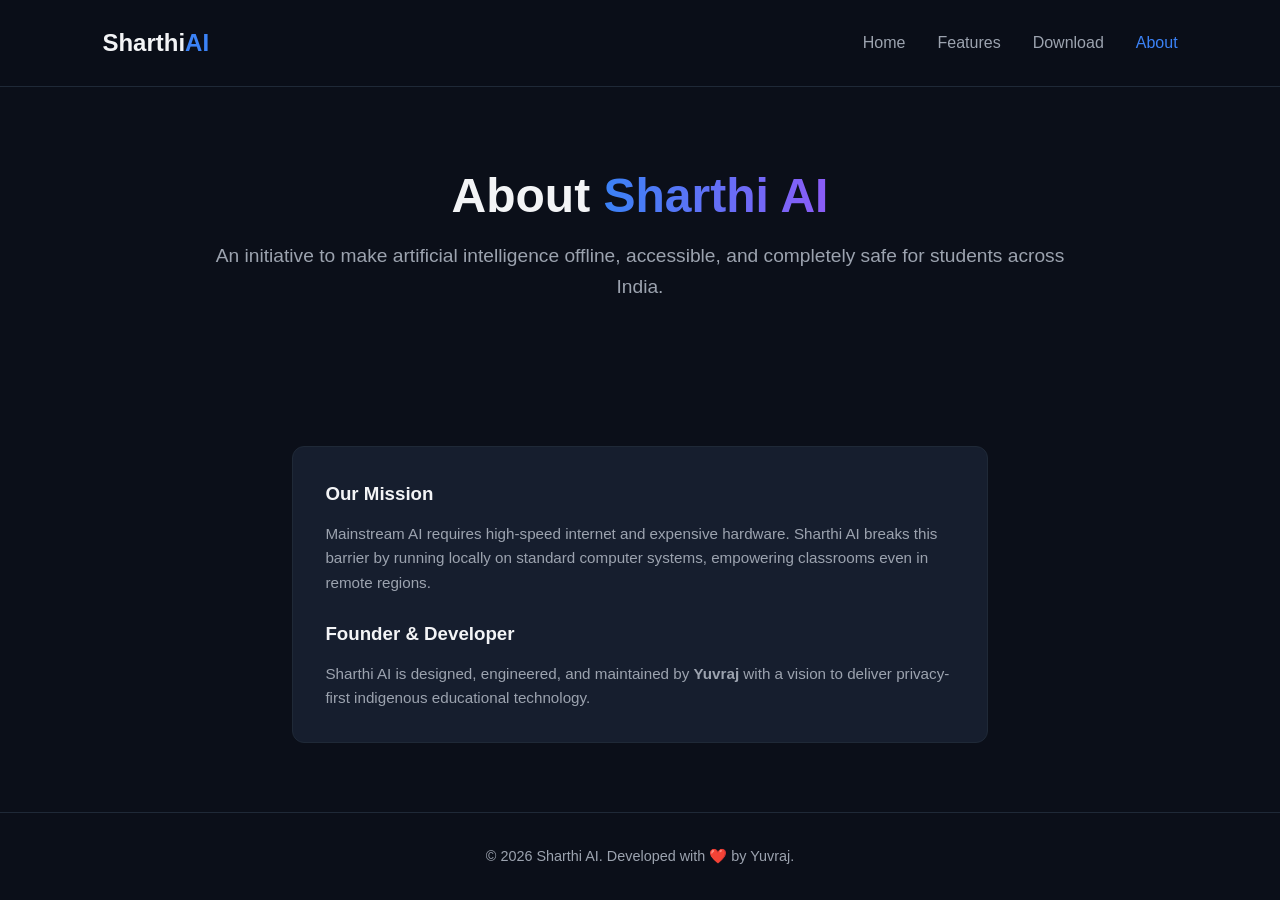
==== about.html @ a9cc5e2d "Add files via upload" ====
<!DOCTYPE html>
<html lang="en">
<head>
    <meta charset="UTF-8">
    <meta name="viewport" content="width=device-width, initial-scale=1.0">
    <title>About | Sharthi AI</title>
    <meta name="description" content="Learn about Sharthi AI vision, mission, and developer Yuvraj. An initiative for accessible, offline, privacy-first AI in Indian education.">
    <meta name="keywords" content="About Sharthi AI, Yuvraj Sharthi AI, Indigenous Educational AI, Offline AI India">
    <meta name="author" content="Yuvraj">
    <link rel="stylesheet" href="style.css">
</head>
<body>

    <!-- Navigation Bar -->
    <nav class="navbar">
        <div class="logo">Sharthi<span>AI</span></div>
        <ul class="nav-links">
            <li><a href="index.html">Home</a></li>
            <li><a href="features.html">Features</a></li>
            <li><a href="download.html">Download</a></li>
            <li><a href="about.html" class="active">About</a></li>
        </ul>
    </nav>

    <!-- Hero Section -->
    <section class="hero">
        <h1>About <span class="highlight">Sharthi AI</span></h1>
        <p>An initiative to make artificial intelligence offline, accessible, and completely safe for students across India.</p>
    </section>

    <!-- Info Section -->
    <div class="table-container">
        <div class="card">
            <h3>Our Mission</h3>
            <p style="margin-bottom: 1.5rem;">Mainstream AI requires high-speed internet and expensive hardware. Sharthi AI breaks this barrier by running locally on standard computer systems, empowering classrooms even in remote regions.</p>
            
            <h3>Founder & Developer</h3>
            <p>Sharthi AI is designed, engineered, and maintained by <strong>Yuvraj</strong> with a vision to deliver privacy-first indigenous educational technology.</p>
        </div>
    </div>

    <!-- Footer -->
    <footer>
        <p>&copy; 2026 Sharthi AI. Developed with ❤️ by Yuvraj.</p>
    </footer>

    <script src="script.js"></script>
</body>
</html>
---- style.css ----
:root {
    --bg-color: #0b0f19;
    --card-bg: #161e2e;
    --text-color: #f3f4f6;
    --text-muted: #9ca3af;
    --primary: #3b82f6;
    --primary-hover: #2563eb;
    --accent: #8b5cf6;
    --border: #1f2937;
}

* {
    margin: 0;
    padding: 0;
    box-sizing: border-box;
    font-family: 'Segoe UI', Tahoma, Geneva, Verdana, sans-serif;
}

body {
    background-color: var(--bg-color);
    color: var(--text-color);
    line-height: 1.6;
    display: flex;
    flex-direction: column;
    min-height: 100vh;
}

/* Navbar */
.navbar {
    display: flex;
    justify-content: space-between;
    align-items: center;
    padding: 1.5rem 8%;
    background-color: rgba(11, 15, 25, 0.9);
    border-bottom: 1px solid var(--border);
    position: sticky;
    top: 0;
    z-index: 100;
}

.logo {
    font-size: 1.5rem;
    font-weight: 700;
}

.logo span {
    color: var(--primary);
}

.nav-links {
    display: flex;
    list-style: none;
    gap: 2rem;
}

.nav-links a {
    color: var(--text-muted);
    text-decoration: none;
    font-weight: 500;
    transition: color 0.3s;
}

.nav-links a:hover, .nav-links a.active {
    color: var(--primary);
}

/* Hero Section */
.hero {
    text-align: center;
    padding: 5rem 1rem;
    max-width: 900px;
    margin: 0 auto;
}

.badge {
    display: inline-block;
    background: rgba(59, 130, 246, 0.1);
    color: var(--primary);
    border: 1px solid var(--primary);
    padding: 0.4rem 1rem;
    border-radius: 50px;
    font-size: 0.85rem;
    margin-bottom: 1.5rem;
}

.hero h1 {
    font-size: 3rem;
    line-height: 1.2;
    margin-bottom: 1rem;
}

.highlight {
    background: linear-gradient(90deg, var(--primary), var(--accent));
    -webkit-background-clip: text;
    -webkit-text-fill-color: transparent;
}

.hero p {
    color: var(--text-muted);
    font-size: 1.2rem;
    margin-bottom: 2rem;
}

.cta-buttons {
    display: flex;
    justify-content: center;
    gap: 1rem;
}

.btn {
    padding: 0.8rem 1.8rem;
    border-radius: 8px;
    text-decoration: none;
    font-weight: 600;
    transition: 0.3s;
}

.btn-primary {
    background-color: var(--primary);
    color: white;
}

.btn-primary:hover {
    background-color: var(--primary-hover);
}

.btn-secondary {
    border: 1px solid var(--border);
    color: var(--text-color);
}

.btn-secondary:hover {
    background-color: var(--card-bg);
}

/* Highlights & Cards */
.highlights, .content-section {
    display: grid;
    grid-template-columns: repeat(auto-fit, minmax(280px, 1fr));
    gap: 1.5rem;
    padding: 2rem 8%;
    max-width: 1200px;
    margin: 0 auto;
}

.card {
    background-color: var(--card-bg);
    border: 1px solid var(--border);
    padding: 2rem;
    border-radius: 12px;
}

.card h3 {
    margin-bottom: 0.8rem;
    color: var(--text-color);
}

.card p {
    color: var(--text-muted);
    font-size: 0.95rem;
}

/* Table Design */
.table-container {
    padding: 2rem 8%;
    max-width: 900px;
    margin: 0 auto;
    width: 100%;
}

table {
    width: 100%;
    border-collapse: collapse;
    background-color: var(--card-bg);
    border-radius: 8px;
    overflow: hidden;
}

th, td {
    padding: 1rem;
    text-align: left;
    border-bottom: 1px solid var(--border);
}

th {
    background-color: rgba(255, 255, 255, 0.05);
    color: var(--primary);
}

/* Footer */
footer {
    margin-top: auto;
    text-align: center;
    padding: 2rem;
    border-top: 1px solid var(--border);
    color: var(--text-muted);
    font-size: 0.9rem;
}
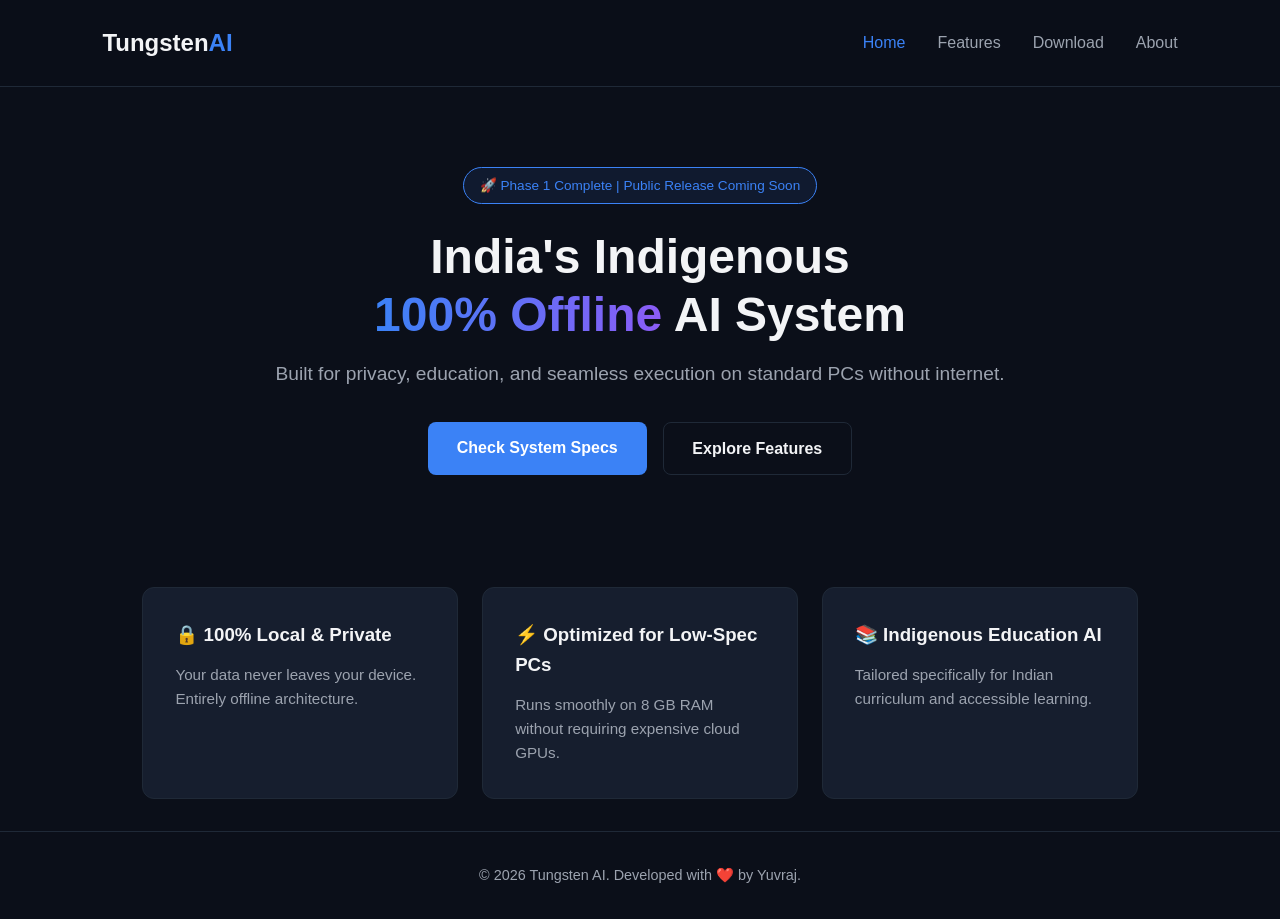
==== commit 285826a4: "Update about.html" ====
--- a/about.html
+++ b/about.html
@@ -3,47 +3,59 @@
 <head>
     <meta charset="UTF-8">
     <meta name="viewport" content="width=device-width, initial-scale=1.0">
-    <title>About | Sharthi AI</title>
-    <meta name="description" content="Learn about Sharthi AI vision, mission, and developer Yuvraj. An initiative for accessible, offline, privacy-first AI in Indian education.">
-    <meta name="keywords" content="About Sharthi AI, Yuvraj Sharthi AI, Indigenous Educational AI, Offline AI India">
+    <title>Tungsten AI | Indigenous Offline AI System</title>
+    <meta name="description" content="Sharthi AI is India's 100% offline, privacy-first educational AI system for students. Developed by Yuvraj.">
+    <meta name="keywords" content="Tungsten AI, Tungsten, Offline AI, Educational AI India, Yuvraj Tungsten AI">
     <meta name="author" content="Yuvraj">
     <link rel="stylesheet" href="style.css">
 </head>
 <body>
+    <!-- Baaki ka poora body code yahan aayega -->
 
     <!-- Navigation Bar -->
     <nav class="navbar">
-        <div class="logo">Sharthi<span>AI</span></div>
+        <div class="logo">Tungsten<span>AI</span></div>
         <ul class="nav-links">
-            <li><a href="index.html">Home</a></li>
+            <li><a href="index.html" class="active">Home</a></li>
             <li><a href="features.html">Features</a></li>
             <li><a href="download.html">Download</a></li>
-            <li><a href="about.html" class="active">About</a></li>
+            <li><a href="about.html">About</a></li>
         </ul>
     </nav>
 
     <!-- Hero Section -->
     <section class="hero">
-        <h1>About <span class="highlight">Sharthi AI</span></h1>
-        <p>An initiative to make artificial intelligence offline, accessible, and completely safe for students across India.</p>
+        <div class="badge">🚀 Phase 1 Complete | Public Release Coming Soon</div>
+        <h1>India's Indigenous <br><span class="highlight">100% Offline</span> AI System</h1>
+        <p>Built for privacy, education, and seamless execution on standard PCs without internet.</p>
+        
+        <div class="cta-buttons">
+            <a href="download.html" class="btn btn-primary">Check System Specs</a>
+            <a href="features.html" class="btn btn-secondary">Explore Features</a>
+        </div>
     </section>
 
-    <!-- Info Section -->
-    <div class="table-container">
+    <!-- Quick Highlights -->
+    <section class="highlights">
         <div class="card">
-            <h3>Our Mission</h3>
-            <p style="margin-bottom: 1.5rem;">Mainstream AI requires high-speed internet and expensive hardware. Sharthi AI breaks this barrier by running locally on standard computer systems, empowering classrooms even in remote regions.</p>
-            
-            <h3>Founder & Developer</h3>
-            <p>Sharthi AI is designed, engineered, and maintained by <strong>Yuvraj</strong> with a vision to deliver privacy-first indigenous educational technology.</p>
+            <h3>🔒 100% Local & Private</h3>
+            <p>Your data never leaves your device. Entirely offline architecture.</p>
         </div>
-    </div>
+        <div class="card">
+            <h3>⚡ Optimized for Low-Spec PCs</h3>
+            <p>Runs smoothly on 8 GB RAM without requiring expensive cloud GPUs.</p>
+        </div>
+        <div class="card">
+            <h3>📚 Indigenous Education AI</h3>
+            <p>Tailored specifically for Indian curriculum and accessible learning.</p>
+        </div>
+    </section>
 
     <!-- Footer -->
     <footer>
-        <p>&copy; 2026 Sharthi AI. Developed with ❤️ by Yuvraj.</p>
+        <p>&copy; 2026 Tungsten AI. Developed with ❤️ by Yuvraj.</p>
     </footer>
 
     <script src="script.js"></script>
 </body>
-</html>+</html>
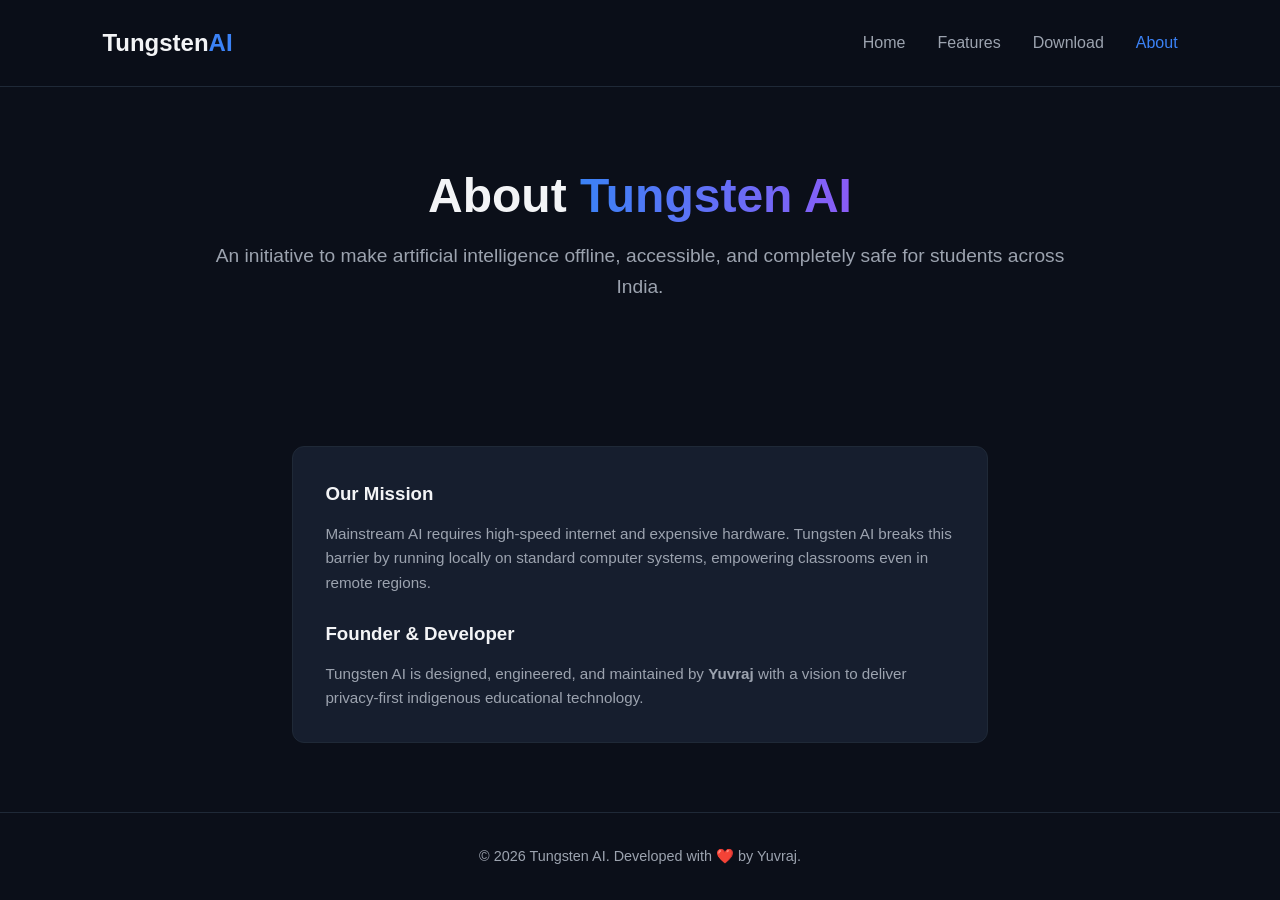
==== commit f7353958: "Update about.html" ====
--- a/about.html
+++ b/about.html
@@ -3,53 +3,41 @@
 <head>
     <meta charset="UTF-8">
     <meta name="viewport" content="width=device-width, initial-scale=1.0">
-    <title>Tungsten AI | Indigenous Offline AI System</title>
-    <meta name="description" content="Sharthi AI is India's 100% offline, privacy-first educational AI system for students. Developed by Yuvraj.">
-    <meta name="keywords" content="Tungsten AI, Tungsten, Offline AI, Educational AI India, Yuvraj Tungsten AI">
+    <title>About | Tungsten Ai</title>
+    <meta name="description" content="Learn about Tungsten AI vision, mission, and developer Yuvraj. An initiative for accessible, offline, privacy-first AI in Indian education.">
+    <meta name="keywords" content="About Tungsten AI, Yuvraj Tungsten AI, Indigenous Educational AI, Offline AI India">
     <meta name="author" content="Yuvraj">
     <link rel="stylesheet" href="style.css">
 </head>
 <body>
-    <!-- Baaki ka poora body code yahan aayega -->
 
     <!-- Navigation Bar -->
     <nav class="navbar">
         <div class="logo">Tungsten<span>AI</span></div>
         <ul class="nav-links">
-            <li><a href="index.html" class="active">Home</a></li>
+            <li><a href="index.html">Home</a></li>
             <li><a href="features.html">Features</a></li>
             <li><a href="download.html">Download</a></li>
-            <li><a href="about.html">About</a></li>
+            <li><a href="about.html" class="active">About</a></li>
         </ul>
     </nav>
 
     <!-- Hero Section -->
     <section class="hero">
-        <div class="badge">🚀 Phase 1 Complete | Public Release Coming Soon</div>
-        <h1>India's Indigenous <br><span class="highlight">100% Offline</span> AI System</h1>
-        <p>Built for privacy, education, and seamless execution on standard PCs without internet.</p>
-        
-        <div class="cta-buttons">
-            <a href="download.html" class="btn btn-primary">Check System Specs</a>
-            <a href="features.html" class="btn btn-secondary">Explore Features</a>
-        </div>
+        <h1>About <span class="highlight">Tungsten AI</span></h1>
+        <p>An initiative to make artificial intelligence offline, accessible, and completely safe for students across India.</p>
     </section>
 
-    <!-- Quick Highlights -->
-    <section class="highlights">
+    <!-- Info Section -->
+    <div class="table-container">
         <div class="card">
-            <h3>🔒 100% Local & Private</h3>
-            <p>Your data never leaves your device. Entirely offline architecture.</p>
+            <h3>Our Mission</h3>
+            <p style="margin-bottom: 1.5rem;">Mainstream AI requires high-speed internet and expensive hardware. Tungsten AI breaks this barrier by running locally on standard computer systems, empowering classrooms even in remote regions.</p>
+            
+            <h3>Founder & Developer</h3>
+            <p>Tungsten AI is designed, engineered, and maintained by <strong>Yuvraj</strong> with a vision to deliver privacy-first indigenous educational technology.</p>
         </div>
-        <div class="card">
-            <h3>⚡ Optimized for Low-Spec PCs</h3>
-            <p>Runs smoothly on 8 GB RAM without requiring expensive cloud GPUs.</p>
-        </div>
-        <div class="card">
-            <h3>📚 Indigenous Education AI</h3>
-            <p>Tailored specifically for Indian curriculum and accessible learning.</p>
-        </div>
-    </section>
+    </div>
 
     <!-- Footer -->
     <footer>
